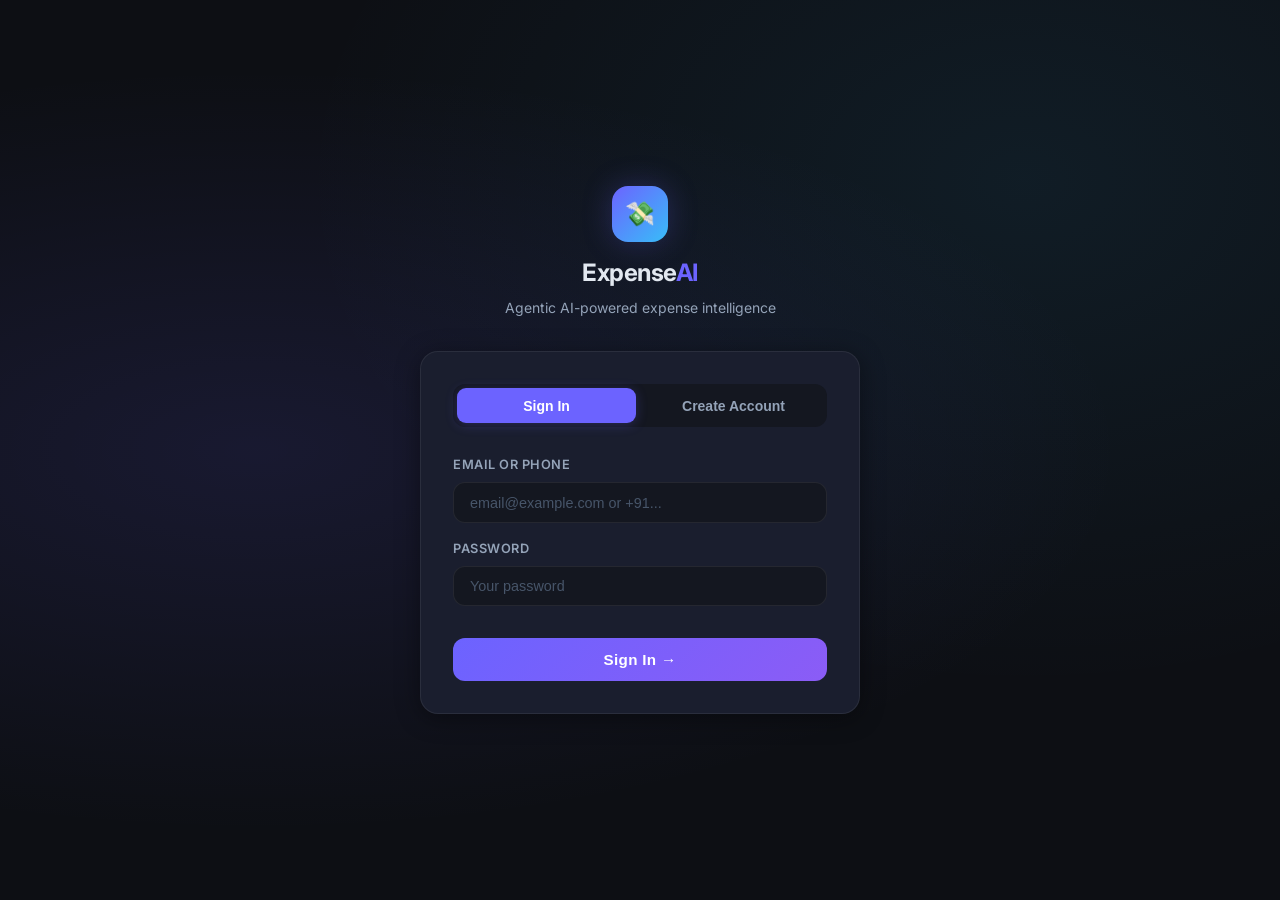
==== frontend/auth.html @ d34d5cb0 "initial commit" ====
<!DOCTYPE html>
<html lang="en">
<head>
  <meta charset="UTF-8" />
  <meta name="viewport" content="width=device-width, initial-scale=1.0" />
  <title>ExpenseAI — Sign In</title>
  <link rel="stylesheet" href="styles.css" />
  <link rel="preconnect" href="https://fonts.googleapis.com" />
  <link href="https://fonts.googleapis.com/css2?family=Inter:wght@400;500;600;700;800&display=swap" rel="stylesheet" />
</head>
<body>
  <div class="auth-wrapper">
    <div class="auth-container">
      <div class="auth-logo">
        <div class="logo-icon">💸</div>
        <h1>Expense<span>AI</span></h1>
        <p>Agentic AI-powered expense intelligence</p>
      </div>

      <div class="auth-card">
        <div class="tab-switcher">
          <button class="tab-btn active" id="loginTab" onclick="switchTab('login')">Sign In</button>
          <button class="tab-btn" id="signupTab" onclick="switchTab('signup')">Create Account</button>
        </div>

        <!-- LOGIN FORM -->
        <div id="loginForm">
          <div class="form-group">
            <label>Email or Phone</label>
            <input type="text" id="loginIdentifier" placeholder="email@example.com or +91..." autocomplete="username" />
          </div>
          <div class="form-group">
            <label>Password</label>
            <input type="password" id="loginPassword" placeholder="Your password" autocomplete="current-password" />
          </div>
          <button class="btn-primary" id="loginBtn" onclick="handleLogin()">Sign In →</button>
        </div>

        <!-- SIGNUP FORM -->
        <div id="signupForm" style="display:none;">
          <div class="form-row">
            <div class="form-group">
              <label>First Name</label>
              <input type="text" id="firstName" placeholder="John" />
            </div>
            <div class="form-group">
              <label>Last Name</label>
              <input type="text" id="lastName" placeholder="Doe" />
            </div>
          </div>
          <div class="form-group">
            <label>Email</label>
            <input type="email" id="signupEmail" placeholder="john@example.com" autocomplete="email" />
          </div>
          <div class="form-group">
            <label>Phone Number</label>
            <input type="tel" id="signupPhone" placeholder="+91 9876543210" />
          </div>
          <div class="form-group">
            <label>Password</label>
            <input type="password" id="signupPassword" placeholder="Minimum 6 characters" autocomplete="new-password" />
          </div>
          <button class="btn-primary" id="signupBtn" onclick="handleSignup()">Create Account →</button>
        </div>

        <div id="authMessage" class="auth-message"></div>
      </div>
    </div>
  </div>
  <script src="auth.js"></script>
</body>
</html>
---- frontend/styles.css ----
/* ===== CSS RESET & BASE ===== */
*, *::before, *::after { box-sizing: border-box; margin: 0; padding: 0; }

:root {
  --bg-primary: #0d0f14;
  --bg-secondary: #141720;
  --bg-card: #1a1e2e;
  --bg-card-hover: #1f2438;
  --accent: #6c63ff;
  --accent-light: #8b85ff;
  --accent-glow: rgba(108, 99, 255, 0.25);
  --success: #22c55e;
  --warning: #f59e0b;
  --danger: #ef4444;
  --info: #38bdf8;
  --text-primary: #e2e8f0;
  --text-secondary: #94a3b8;
  --text-muted: #475569;
  --border: rgba(255,255,255,0.07);
  --radius: 12px;
  --radius-lg: 18px;
  --shadow: 0 4px 24px rgba(0,0,0,0.4);
  --transition: 0.2s ease;
}

html { scroll-behavior: smooth; }
body {
  font-family: 'Inter', 'Segoe UI', system-ui, sans-serif;
  background: var(--bg-primary);
  color: var(--text-primary);
  min-height: 100vh;
  line-height: 1.6;
}

/* ===== SCROLLBAR ===== */
::-webkit-scrollbar { width: 6px; }
::-webkit-scrollbar-track { background: var(--bg-secondary); }
::-webkit-scrollbar-thumb { background: var(--accent); border-radius: 3px; }

/* ===== AUTH PAGE ===== */
.auth-wrapper {
  min-height: 100vh;
  display: flex;
  align-items: center;
  justify-content: center;
  padding: 2rem;
  background: radial-gradient(ellipse at 20% 50%, rgba(108,99,255,0.12) 0%, transparent 60%),
              radial-gradient(ellipse at 80% 20%, rgba(56,189,248,0.08) 0%, transparent 50%),
              var(--bg-primary);
}

.auth-container {
  width: 100%;
  max-width: 440px;
}

.auth-logo {
  text-align: center;
  margin-bottom: 2rem;
}

.auth-logo .logo-icon {
  width: 56px; height: 56px;
  background: linear-gradient(135deg, var(--accent), var(--info));
  border-radius: 16px;
  display: inline-flex;
  align-items: center;
  justify-content: center;
  font-size: 1.5rem;
  margin-bottom: 0.75rem;
  box-shadow: 0 0 30px var(--accent-glow);
}

.auth-logo h1 { font-size: 1.5rem; font-weight: 700; letter-spacing: -0.02em; }
.auth-logo span { color: var(--accent); }
.auth-logo p { color: var(--text-secondary); font-size: 0.875rem; margin-top: 0.25rem; }

.auth-card {
  background: var(--bg-card);
  border: 1px solid var(--border);
  border-radius: var(--radius-lg);
  padding: 2rem;
  box-shadow: var(--shadow);
}

.tab-switcher {
  display: flex;
  gap: 0.5rem;
  background: var(--bg-secondary);
  border-radius: var(--radius);
  padding: 4px;
  margin-bottom: 1.75rem;
}

.tab-btn {
  flex: 1;
  padding: 0.6rem;
  border: none;
  border-radius: 9px;
  font-size: 0.875rem;
  font-weight: 600;
  cursor: pointer;
  transition: var(--transition);
  background: transparent;
  color: var(--text-secondary);
}

.tab-btn.active {
  background: var(--accent);
  color: white;
  box-shadow: 0 2px 12px var(--accent-glow);
}

.form-group { margin-bottom: 1rem; }
.form-row { display: grid; grid-template-columns: 1fr 1fr; gap: 0.75rem; }

label {
  display: block;
  font-size: 0.8rem;
  font-weight: 600;
  color: var(--text-secondary);
  margin-bottom: 0.4rem;
  text-transform: uppercase;
  letter-spacing: 0.04em;
}

input {
  width: 100%;
  padding: 0.7rem 1rem;
  background: var(--bg-secondary);
  border: 1px solid var(--border);
  border-radius: var(--radius);
  color: var(--text-primary);
  font-size: 0.9rem;
  transition: var(--transition);
  outline: none;
}

input:focus { border-color: var(--accent); box-shadow: 0 0 0 3px var(--accent-glow); }
input::placeholder { color: var(--text-muted); }

.btn-primary {
  width: 100%;
  padding: 0.8rem;
  background: linear-gradient(135deg, var(--accent), #8b5cf6);
  border: none;
  border-radius: var(--radius);
  color: white;
  font-size: 0.95rem;
  font-weight: 700;
  cursor: pointer;
  margin-top: 1rem;
  transition: var(--transition);
  letter-spacing: 0.02em;
}

.btn-primary:hover { transform: translateY(-1px); box-shadow: 0 4px 20px var(--accent-glow); }
.btn-primary:active { transform: translateY(0); }
.btn-primary:disabled { opacity: 0.6; cursor: not-allowed; transform: none; }

.auth-message {
  margin-top: 1rem;
  padding: 0.75rem 1rem;
  border-radius: var(--radius);
  font-size: 0.85rem;
  display: none;
}

.auth-message.success { background: rgba(34,197,94,0.1); border: 1px solid rgba(34,197,94,0.3); color: var(--success); }
.auth-message.error { background: rgba(239,68,68,0.1); border: 1px solid rgba(239,68,68,0.3); color: var(--danger); }

/* ===== DASHBOARD LAYOUT ===== */
.app-layout {
  display: flex;
  min-height: 100vh;
}

/* SIDEBAR */
.sidebar {
  width: 240px;
  min-height: 100vh;
  background: var(--bg-secondary);
  border-right: 1px solid var(--border);
  padding: 1.5rem 1rem;
  position: fixed;
  top: 0; left: 0;
  display: flex;
  flex-direction: column;
  z-index: 100;
}

.sidebar-logo {
  display: flex;
  align-items: center;
  gap: 0.75rem;
  padding: 0.5rem 0.75rem;
  margin-bottom: 2rem;
}

.sidebar-logo .icon {
  width: 36px; height: 36px;
  background: linear-gradient(135deg, var(--accent), var(--info));
  border-radius: 10px;
  display: flex; align-items: center; justify-content: center;
  font-size: 1rem;
}

.sidebar-logo h2 { font-size: 1.05rem; font-weight: 700; letter-spacing: -0.01em; }
.sidebar-logo span { color: var(--accent); }

.nav-section { margin-bottom: 1.5rem; }
.nav-label { font-size: 0.7rem; font-weight: 700; color: var(--text-muted); text-transform: uppercase; letter-spacing: 0.08em; padding: 0 0.75rem; margin-bottom: 0.5rem; }

.nav-item {
  display: flex;
  align-items: center;
  gap: 0.75rem;
  padding: 0.65rem 0.75rem;
  border-radius: var(--radius);
  color: var(--text-secondary);
  font-size: 0.875rem;
  font-weight: 500;
  cursor: pointer;
  transition: var(--transition);
  text-decoration: none;
  margin-bottom: 0.25rem;
}

.nav-item:hover { background: var(--bg-card); color: var(--text-primary); }
.nav-item.active { background: var(--accent-glow); color: var(--accent-light); }

.sidebar-footer { margin-top: auto; }

.user-widget {
  display: flex;
  align-items: center;
  gap: 0.75rem;
  padding: 0.75rem;
  background: var(--bg-card);
  border-radius: var(--radius);
  margin-bottom: 0.75rem;
}

.user-avatar {
  width: 36px; height: 36px;
  background: linear-gradient(135deg, var(--accent), #8b5cf6);
  border-radius: 50%;
  display: flex; align-items: center; justify-content: center;
  font-weight: 700; font-size: 0.875rem;
}

.user-info p { font-size: 0.85rem; font-weight: 600; }
.user-info span { font-size: 0.75rem; color: var(--text-secondary); }

.btn-logout {
  width: 100%;
  padding: 0.6rem;
  background: rgba(239,68,68,0.1);
  border: 1px solid rgba(239,68,68,0.2);
  border-radius: var(--radius);
  color: var(--danger);
  font-size: 0.8rem;
  font-weight: 600;
  cursor: pointer;
  transition: var(--transition);
}

.btn-logout:hover { background: rgba(239,68,68,0.2); }

/* MAIN CONTENT */
.main-content { margin-left: 240px; flex: 1; padding: 2rem; min-height: 100vh; }

.page-header {
  display: flex;
  align-items: center;
  justify-content: space-between;
  margin-bottom: 2rem;
}

.page-header h1 { font-size: 1.5rem; font-weight: 700; letter-spacing: -0.02em; }
.page-header p { color: var(--text-secondary); font-size: 0.875rem; }

.badge {
  display: inline-flex;
  align-items: center;
  gap: 0.35rem;
  padding: 0.3rem 0.75rem;
  border-radius: 99px;
  font-size: 0.75rem;
  font-weight: 600;
}

.badge-success { background: rgba(34,197,94,0.1); color: var(--success); border: 1px solid rgba(34,197,94,0.2); }
.badge-warning { background: rgba(245,158,11,0.1); color: var(--warning); border: 1px solid rgba(245,158,11,0.2); }
.badge-danger { background: rgba(239,68,68,0.1); color: var(--danger); border: 1px solid rgba(239,68,68,0.2); }

/* CARDS */
.card {
  background: var(--bg-card);
  border: 1px solid var(--border);
  border-radius: var(--radius-lg);
  padding: 1.5rem;
  transition: var(--transition);
}

.card:hover { border-color: rgba(108,99,255,0.2); box-shadow: 0 4px 20px rgba(0,0,0,0.3); }

.card-title { font-size: 0.8rem; font-weight: 700; color: var(--text-secondary); text-transform: uppercase; letter-spacing: 0.06em; margin-bottom: 0.75rem; }

/* STATS GRID */
.stats-grid {
  display: grid;
  grid-template-columns: repeat(auto-fit, minmax(200px, 1fr));
  gap: 1rem;
  margin-bottom: 1.5rem;
}

.stat-card {
  background: var(--bg-card);
  border: 1px solid var(--border);
  border-radius: var(--radius-lg);
  padding: 1.25rem 1.5rem;
  position: relative;
  overflow: hidden;
  transition: var(--transition);
}

.stat-card::before {
  content: '';
  position: absolute;
  top: 0; right: 0;
  width: 80px; height: 80px;
  border-radius: 50%;
  transform: translate(25%, -25%);
  opacity: 0.15;
}

.stat-card.purple::before { background: var(--accent); }
.stat-card.green::before { background: var(--success); }
.stat-card.red::before { background: var(--danger); }
.stat-card.blue::before { background: var(--info); }

.stat-icon { font-size: 1.5rem; margin-bottom: 0.75rem; }
.stat-label { font-size: 0.78rem; font-weight: 600; color: var(--text-secondary); text-transform: uppercase; letter-spacing: 0.05em; }
.stat-value { font-size: 1.6rem; font-weight: 800; letter-spacing: -0.03em; margin: 0.2rem 0; }
.stat-sub { font-size: 0.8rem; color: var(--text-secondary); }

/* GRID LAYOUTS */
.grid-2 { display: grid; grid-template-columns: 1fr 1fr; gap: 1rem; margin-bottom: 1.5rem; }
.grid-3 { display: grid; grid-template-columns: 1fr 1fr 1fr; gap: 1rem; margin-bottom: 1.5rem; }

/* ALERTS */
.alert-item {
  display: flex;
  align-items: flex-start;
  gap: 0.75rem;
  padding: 0.875rem;
  border-radius: var(--radius);
  margin-bottom: 0.5rem;
  font-size: 0.875rem;
}

.alert-item.high { background: rgba(239,68,68,0.08); border: 1px solid rgba(239,68,68,0.2); }
.alert-item.medium { background: rgba(245,158,11,0.08); border: 1px solid rgba(245,158,11,0.2); }
.alert-item.low { background: rgba(56,189,248,0.08); border: 1px solid rgba(56,189,248,0.2); }

.alert-dot {
  width: 8px; height: 8px;
  border-radius: 50%;
  flex-shrink: 0;
  margin-top: 0.4rem;
}

.high .alert-dot { background: var(--danger); }
.medium .alert-dot { background: var(--warning); }
.low .alert-dot { background: var(--info); }

/* SUGGESTIONS */
.suggestion-item {
  display: flex;
  align-items: flex-start;
  gap: 0.75rem;
  padding: 0.875rem;
  background: rgba(108,99,255,0.05);
  border: 1px solid rgba(108,99,255,0.15);
  border-radius: var(--radius);
  margin-bottom: 0.5rem;
  font-size: 0.875rem;
  color: var(--text-secondary);
}

.suggestion-num {
  width: 22px; height: 22px;
  background: var(--accent);
  border-radius: 50%;
  display: flex; align-items: center; justify-content: center;
  font-size: 0.7rem; font-weight: 700; color: white;
  flex-shrink: 0;
}

/* CATEGORY TABLE */
.category-row {
  display: flex;
  align-items: center;
  gap: 0.75rem;
  padding: 0.6rem 0;
  border-bottom: 1px solid var(--border);
}

.category-row:last-child { border-bottom: none; }
.category-name { flex: 1; font-size: 0.875rem; font-weight: 500; }
.category-bar-wrap { flex: 2; height: 6px; background: var(--bg-secondary); border-radius: 3px; overflow: hidden; }
.category-bar { height: 100%; border-radius: 3px; transition: width 0.8s ease; }
.category-amount { font-size: 0.875rem; font-weight: 700; min-width: 70px; text-align: right; }

/* RISK METER */
.risk-meter { text-align: center; padding: 1rem 0; }
.risk-score { font-size: 3rem; font-weight: 900; letter-spacing: -0.05em; }
.risk-label { font-size: 0.875rem; color: var(--text-secondary); margin-top: 0.25rem; }
.risk-bar { height: 8px; background: var(--bg-secondary); border-radius: 4px; overflow: hidden; margin: 1rem 0; }
.risk-bar-fill { height: 100%; border-radius: 4px; transition: width 1s ease; }

/* EXPENSE INPUT SECTION */
.input-section { margin-bottom: 1.5rem; }

.expense-row {
  display: grid;
  grid-template-columns: 2fr 1fr 1.2fr auto;
  gap: 0.75rem;
  align-items: end;
  margin-bottom: 0.75rem;
}

.btn-add-row, .btn-remove-row {
  padding: 0.7rem 1rem;
  border-radius: var(--radius);
  border: none;
  cursor: pointer;
  font-size: 0.875rem;
  font-weight: 600;
  transition: var(--transition);
}

.btn-add-row { background: rgba(108,99,255,0.15); color: var(--accent); border: 1px solid rgba(108,99,255,0.3); }
.btn-add-row:hover { background: rgba(108,99,255,0.25); }
.btn-remove-row { background: rgba(239,68,68,0.1); color: var(--danger); border: 1px solid rgba(239,68,68,0.2); }

.btn-analyze {
  padding: 0.85rem 2.5rem;
  background: linear-gradient(135deg, var(--accent), #8b5cf6);
  border: none;
  border-radius: var(--radius);
  color: white;
  font-size: 0.95rem;
  font-weight: 700;
  cursor: pointer;
  transition: var(--transition);
}

.btn-analyze:hover { transform: translateY(-1px); box-shadow: 0 4px 20px var(--accent-glow); }
.btn-analyze:disabled { opacity: 0.6; cursor: not-allowed; transform: none; }

/* LOADING */
.loading-overlay {
  display: none;
  position: fixed;
  inset: 0;
  background: rgba(13,15,20,0.85);
  z-index: 999;
  align-items: center;
  justify-content: center;
  flex-direction: column;
  gap: 1rem;
}

.loading-overlay.show { display: flex; }
.spinner {
  width: 48px; height: 48px;
  border: 3px solid var(--border);
  border-top-color: var(--accent);
  border-radius: 50%;
  animation: spin 0.8s linear infinite;
}

@keyframes spin { to { transform: rotate(360deg); } }

.loading-text { color: var(--text-secondary); font-size: 0.9rem; }

/* PATTERNS */
.pattern-tag {
  display: inline-flex;
  align-items: center;
  gap: 0.4rem;
  padding: 0.4rem 0.75rem;
  background: rgba(56,189,248,0.08);
  border: 1px solid rgba(56,189,248,0.2);
  border-radius: 99px;
  font-size: 0.78rem;
  color: var(--info);
  margin: 0.2rem;
}

/* BUDGET PROGRESS */
.budget-progress { margin: 1rem 0; }
.budget-bar-wrap { height: 10px; background: var(--bg-secondary); border-radius: 5px; overflow: hidden; }
.budget-bar-fill { height: 100%; border-radius: 5px; transition: width 1s ease; }
.budget-labels { display: flex; justify-content: space-between; font-size: 0.78rem; color: var(--text-secondary); margin-top: 0.4rem; }

/* RESPONSIVE */
@media (max-width: 1024px) {
  .grid-2, .grid-3 { grid-template-columns: 1fr; }
}

@media (max-width: 768px) {
  .sidebar { transform: translateX(-100%); }
  .main-content { margin-left: 0; padding: 1rem; }
  .stats-grid { grid-template-columns: 1fr 1fr; }
  .expense-row { grid-template-columns: 1fr 1fr; }
}

@media (max-width: 480px) {
  .stats-grid { grid-template-columns: 1fr; }
}

/* EMPTY STATE */
.empty-state {
  text-align: center;
  padding: 3rem 1rem;
  color: var(--text-muted);
}

.empty-state .icon { font-size: 3rem; margin-bottom: 1rem; opacity: 0.5; }
.empty-state p { font-size: 0.875rem; }

select {
  width: 100%;
  padding: 0.7rem 1rem;
  background: var(--bg-secondary);
  border: 1px solid var(--border);
  border-radius: var(--radius);
  color: var(--text-primary);
  font-size: 0.9rem;
  outline: none;
  cursor: pointer;
}

select:focus { border-color: var(--accent); box-shadow: 0 0 0 3px var(--accent-glow); }

/* Chart container */
.chart-container { position: relative; height: 240px; }
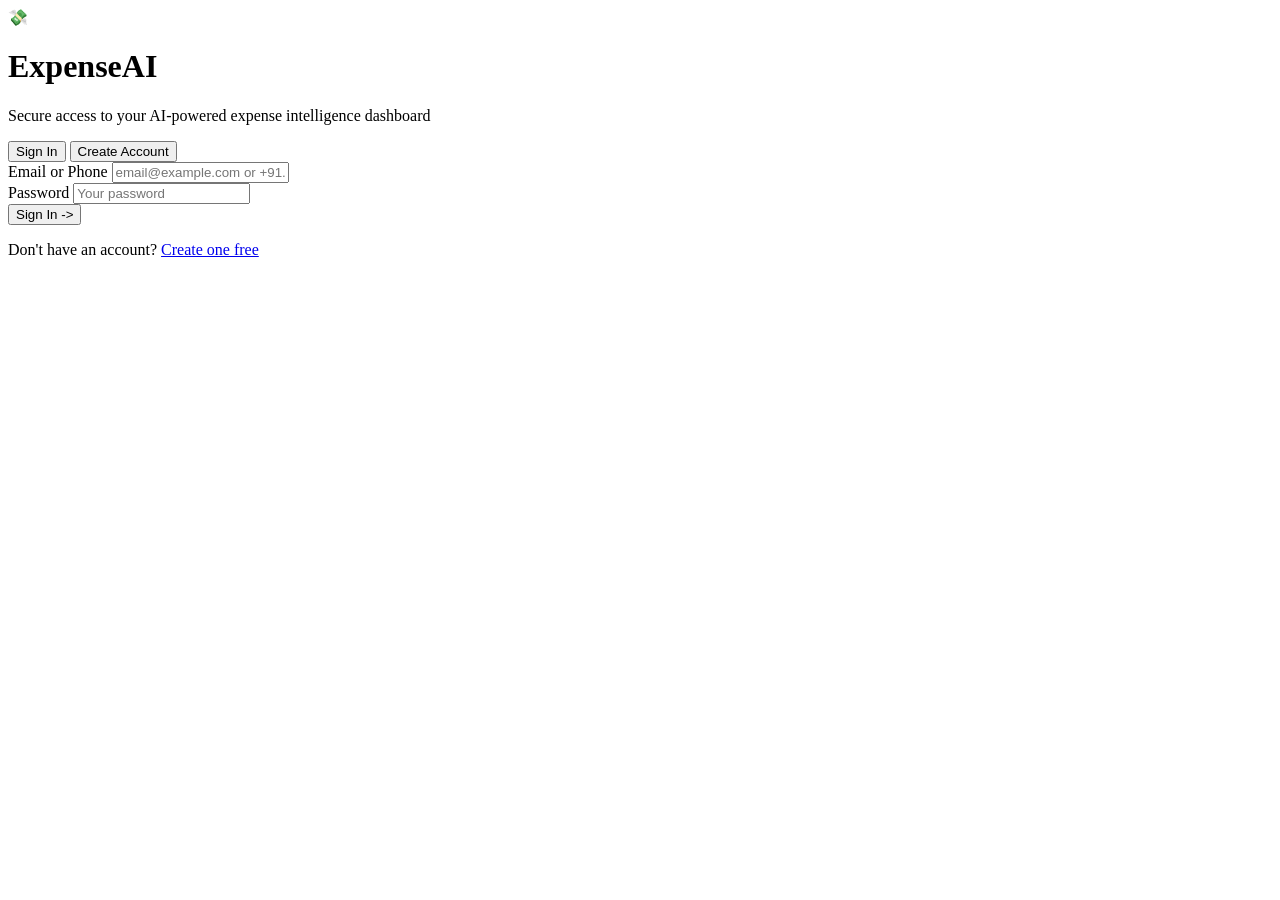
==== commit 223e4dfb: "README and UI updated" ====
--- a/frontend/auth.html
+++ b/frontend/auth.html
@@ -3,18 +3,21 @@
 <head>
   <meta charset="UTF-8" />
   <meta name="viewport" content="width=device-width, initial-scale=1.0" />
-  <title>ExpenseAI — Sign In</title>
-  <link rel="stylesheet" href="styles.css" />
+  <title>ExpenseAI - Sign In</title>
+  <link rel="stylesheet" href="/styles.css" />
   <link rel="preconnect" href="https://fonts.googleapis.com" />
-  <link href="https://fonts.googleapis.com/css2?family=Inter:wght@400;500;600;700;800&display=swap" rel="stylesheet" />
+  <link href="https://fonts.googleapis.com/css2?family=Syne:wght@400;500;600;700;800&family=DM+Sans:wght@300;400;500;600&display=swap" rel="stylesheet" />
 </head>
 <body>
-  <div class="auth-wrapper">
+  <div class="bg-canvas"></div>
+  <div class="currency-bg" id="currencyBg"></div>
+
+  <main class="auth-page">
     <div class="auth-container">
       <div class="auth-logo">
-        <div class="logo-icon">💸</div>
+        <div class="logo-mark-big">💸</div>
         <h1>Expense<span>AI</span></h1>
-        <p>Agentic AI-powered expense intelligence</p>
+        <p>Secure access to your AI-powered expense intelligence dashboard</p>
       </div>
 
       <div class="auth-card">
@@ -23,7 +26,6 @@
           <button class="tab-btn" id="signupTab" onclick="switchTab('signup')">Create Account</button>
         </div>
 
-        <!-- LOGIN FORM -->
         <div id="loginForm">
           <div class="form-group">
             <label>Email or Phone</label>
@@ -33,10 +35,9 @@
             <label>Password</label>
             <input type="password" id="loginPassword" placeholder="Your password" autocomplete="current-password" />
           </div>
-          <button class="btn-primary" id="loginBtn" onclick="handleLogin()">Sign In →</button>
+          <button class="btn-primary" id="loginBtn" onclick="handleLogin()">Sign In -></button>
         </div>
 
-        <!-- SIGNUP FORM -->
         <div id="signupForm" style="display:none;">
           <div class="form-row">
             <div class="form-group">
@@ -60,13 +61,17 @@
             <label>Password</label>
             <input type="password" id="signupPassword" placeholder="Minimum 6 characters" autocomplete="new-password" />
           </div>
-          <button class="btn-primary" id="signupBtn" onclick="handleSignup()">Create Account →</button>
+          <button class="btn-primary" id="signupBtn" onclick="handleSignup()">Create Account -></button>
         </div>
 
         <div id="authMessage" class="auth-message"></div>
+        <p class="auth-footer-note" id="authNote">
+          Don't have an account? <a href="#" onclick="switchTab('signup')">Create one free</a>
+        </p>
       </div>
     </div>
-  </div>
-  <script src="auth.js"></script>
+  </main>
+
+  <script src="/auth.js"></script>
 </body>
 </html>
